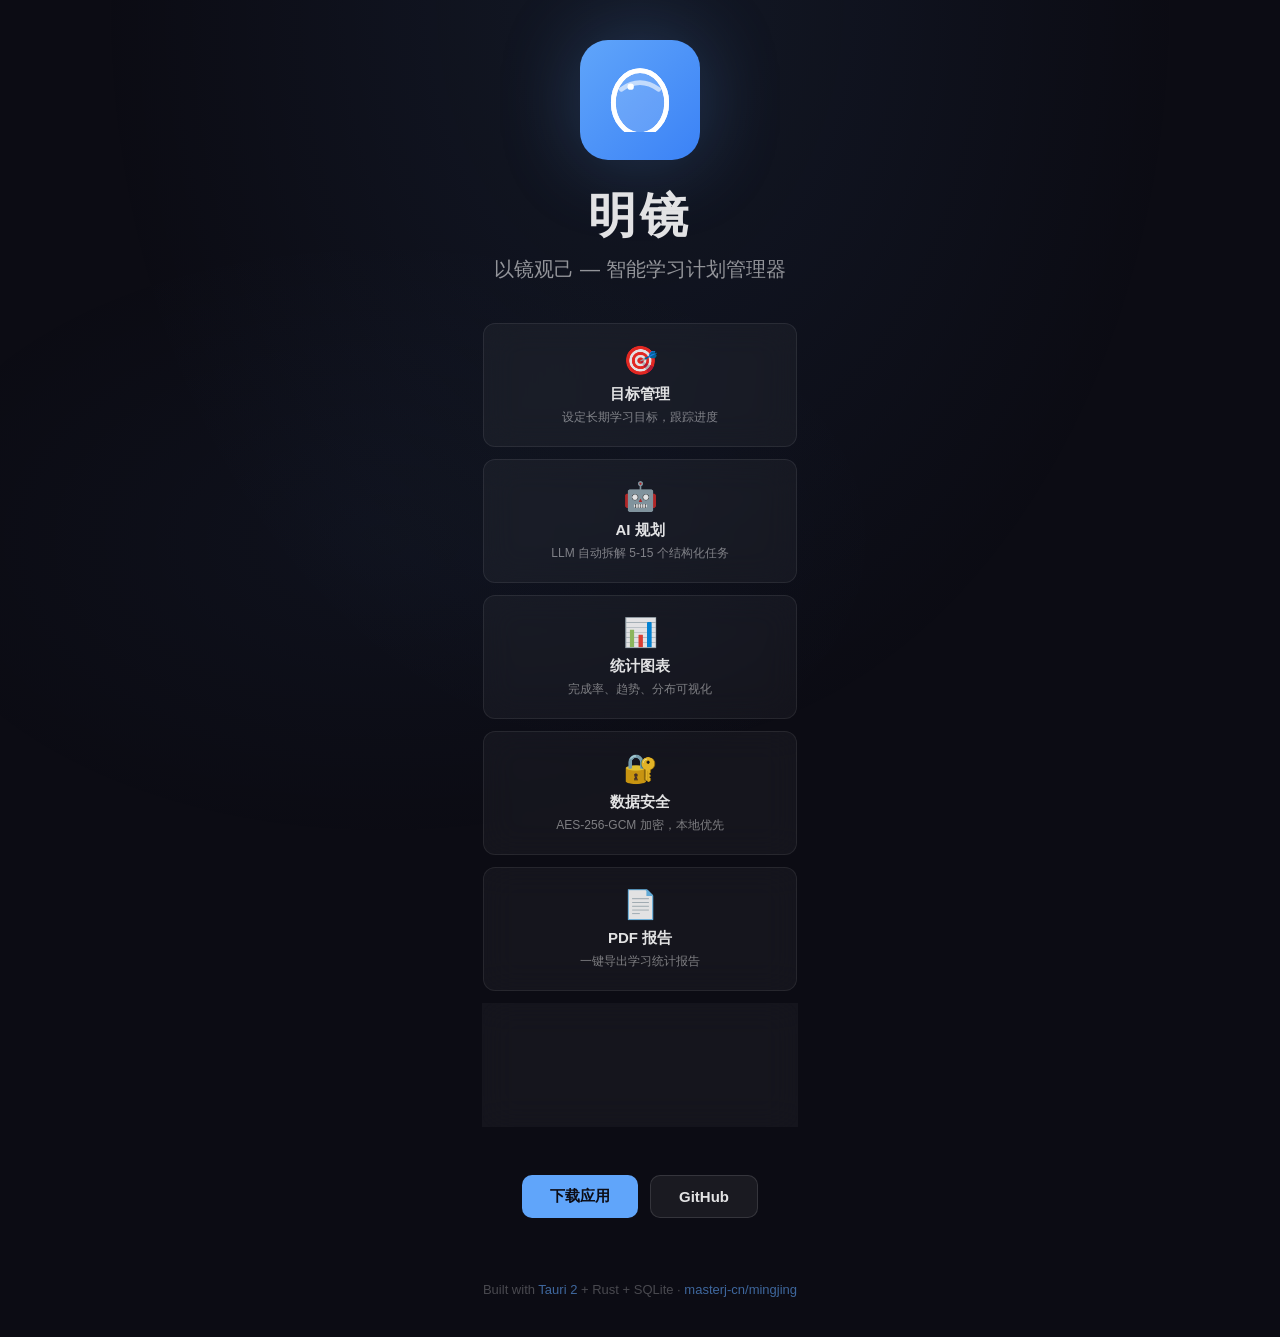
==== docs/index.html @ 12ef4155 "feat: statistics panel + PDF export + GitHub Pages + CI/CD - Backend: get_statistics command with SQ" ====
<!doctype html>
<html lang="zh-CN">
<head>
  <meta charset="UTF-8">
  <meta name="viewport" content="width=device-width,initial-scale=1">
  <title>明镜 · Mingjing</title>
  <style>
    @font-face {
      font-family: 'LXGW';
      src: url('https://raw.githubusercontent.com/masterj-cn/mingjing/main/src/assets/fonts/LXGWWenKaiLite-Regular.ttf') format('truetype');
    }
    * { margin:0; padding:0; box-sizing:border-box; }
    body {
      background: #0c0c14;
      color: rgba(255,255,255,0.88);
      font-family: 'LXGW', -apple-system, sans-serif;
      min-height: 100vh;
      display: flex;
      flex-direction: column;
      align-items: center;
      justify-content: center;
      text-align: center;
      padding: 40px 20px;
    }
    .bg {
      position: fixed; inset: 0; z-index: 0;
      background: radial-gradient(ellipse at 50% 0%, rgba(96,165,250,0.08) 0%, transparent 60%),
                  radial-gradient(ellipse at 30% 60%, rgba(96,165,250,0.04) 0%, transparent 40%);
    }
    .content { position: relative; z-index: 1; max-width: 680px; }
    .logo {
      width: 120px; height: 120px; margin: 0 auto 24px;
      background: linear-gradient(135deg, #60a5fa, #3b82f6);
      border-radius: 28px;
      display: flex; align-items: center; justify-content: center;
      box-shadow: 0 0 80px rgba(96,165,250,0.25);
    }
    .logo svg { width: 64px; height: 64px; }
    h1 { font-size: 48px; font-weight: 700; margin-bottom: 8px; letter-spacing: 4px; }
    .tagline { font-size: 20px; color: rgba(255,255,255,0.55); margin-bottom: 40px; }
    .features {
      display: grid; grid-template-columns: repeat(auto-fit, minmax(180px, 1fr));
      gap: 12px; margin-bottom: 48px;
    }
    .card {
      background: rgba(255,255,255,0.04);
      border: 1px solid rgba(255,255,255,0.08);
      border-radius: 12px;
      padding: 20px 16px;
      backdrop-filter: blur(16px);
      -webkit-backdrop-filter: blur(16px);
    }
    .card .icon { font-size: 28px; margin-bottom: 8px; }
    .card h3 { font-size: 15px; font-weight: 600; margin-bottom: 4px; }
    .card p { font-size: 12px; color: rgba(255,255,255,0.45); line-height: 1.5; }
    .buttons { display: flex; gap: 12px; justify-content: center; flex-wrap: wrap; }
    .btn {
      display: inline-block; padding: 12px 28px; border-radius: 10px;
      text-decoration: none; font-size: 15px; font-weight: 600; transition: all .2s;
    }
    .btn-primary {
      background: #60a5fa; color: #0c0c14;
    }
    .btn-primary:hover { background: #93c5fd; }
    .btn-ghost {
      background: rgba(255,255,255,0.06); color: rgba(255,255,255,0.88);
      border: 1px solid rgba(255,255,255,0.12);
    }
    .btn-ghost:hover { background: rgba(255,255,255,0.1); }
    .footer {
      margin-top: 64px; font-size: 13px; color: rgba(255,255,255,0.25);
    }
    .footer a { color: rgba(96,165,250,0.6); text-decoration: none; }
  </style>
</head>
<body>
  <div class="bg"></div>
  <div class="content">
    <div class="logo">
      <svg viewBox="0 0 24 24" fill="none" stroke="white" stroke-width="1.8" stroke-linecap="round">
        <ellipse cx="12" cy="13" rx="10" ry="12" fill="white" fill-opacity="0.15"/>
        <ellipse cx="12" cy="13" rx="10" ry="12"/>
        <path d="M5 8 Q12 3 19 8" stroke-opacity="0.6"/>
        <circle cx="8.5" cy="7" r="1.2" fill="white" stroke="none"/>
      </svg>
    </div>
    <h1>明镜</h1>
    <p class="tagline">以镜观己 — 智能学习计划管理器</p>

    <div class="features">
      <div class="card">
        <div class="icon">🎯</div>
        <h3>目标管理</h3>
        <p>设定长期学习目标，跟踪进度</p>
      </div>
      <div class="card">
        <div class="icon">🤖</div>
        <h3>AI 规划</h3>
        <p>LLM 自动拆解 5-15 个结构化任务</p>
      </div>
      <div class="card">
        <div class="icon">📊</div>
        <h3>统计图表</h3>
        <p>完成率、趋势、分布可视化</p>
      </div>
      <div class="card">
        <div class="icon">🔐</div>
        <h3>数据安全</h3>
        <p>AES-256-GCM 加密，本地优先</p>
      </div>
      <div class="card">
        <div class="icon">📄</div>
        <h3>PDF 报告</h3>
        <p>一键导出学习统计报告</p>
      </div>
      <div class="card">
        <div class="icon">🖥️</div>
        <h3>跨平台</h3>
        <p>macOS / Windows / Linux</p>
      </div>
    </div>

    <div class="buttons">
      <a class="btn btn-primary" href="https://github.com/masterj-cn/mingjing/releases">下载应用</a>
      <a class="btn btn-ghost" href="https://github.com/masterj-cn/mingjing">GitHub</a>
    </div>

    <div class="footer">
      Built with <a href="https://tauri.app">Tauri 2</a> + Rust + SQLite ·
      <a href="https://github.com/masterj-cn/mingjing">masterj-cn/mingjing</a>
    </div>
  </div>
</body>
</html>
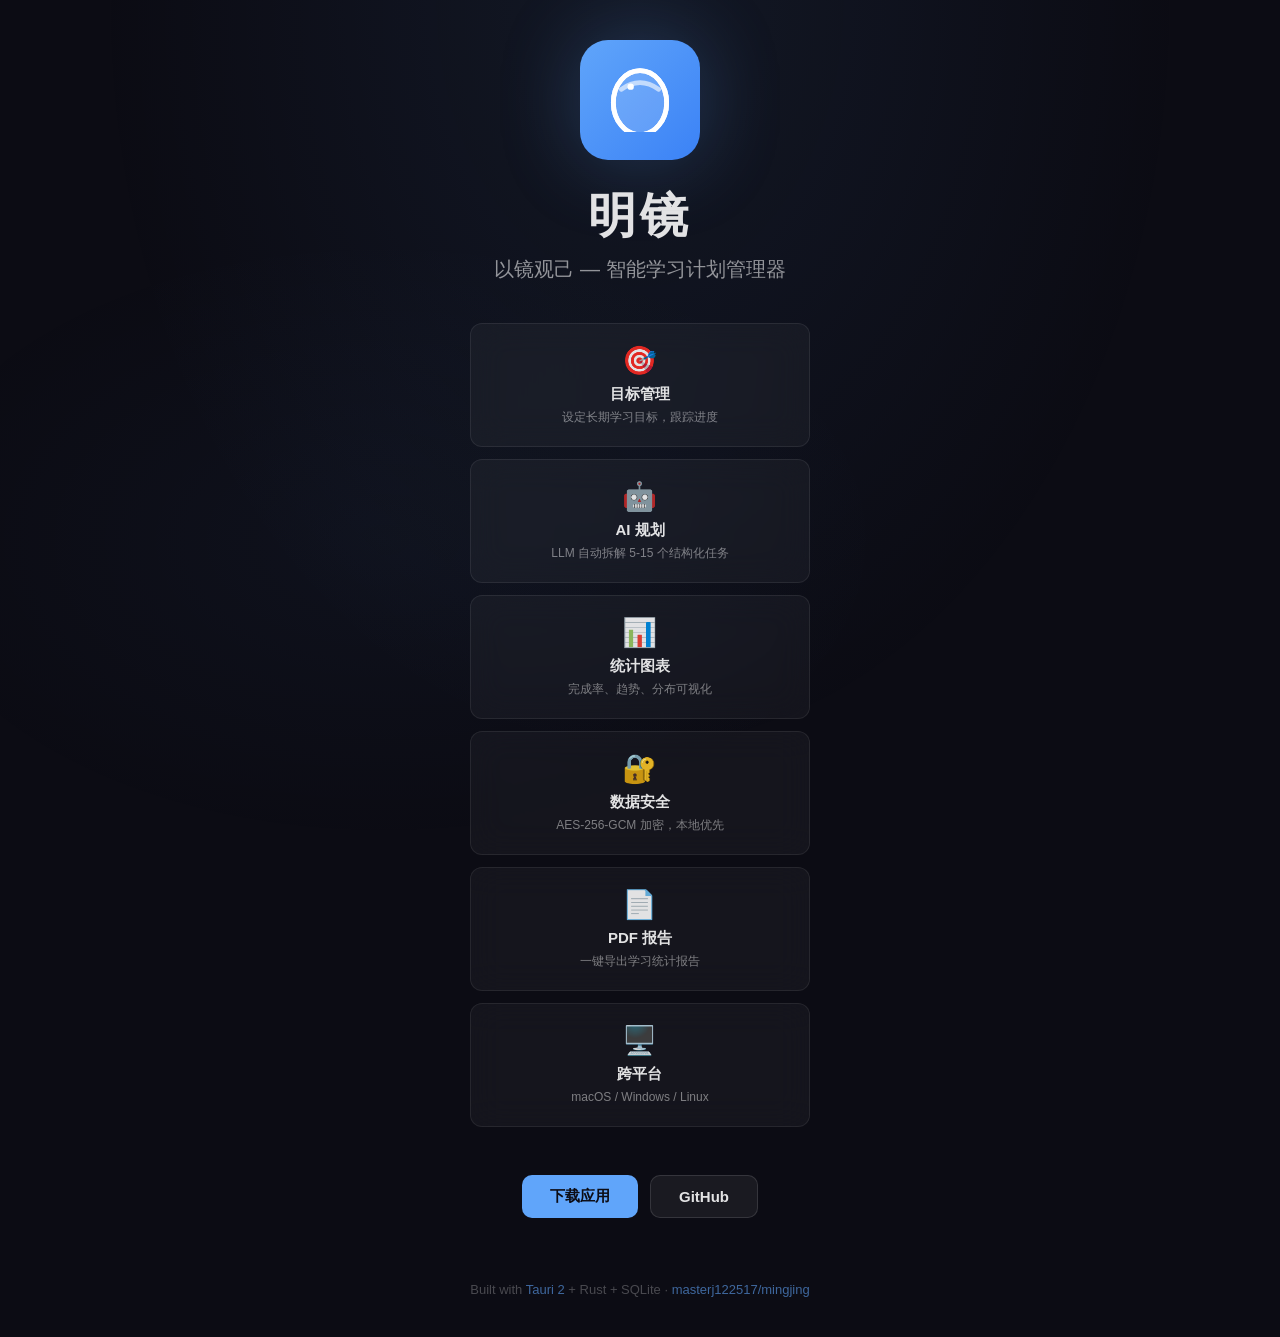
==== commit 4a253b0a: "fix: (docs) fix links error" ====
--- a/docs/index.html
+++ b/docs/index.html
@@ -7,7 +7,7 @@
   <style>
     @font-face {
       font-family: 'LXGW';
-      src: url('https://raw.githubusercontent.com/masterj-cn/mingjing/main/src/assets/fonts/LXGWWenKaiLite-Regular.ttf') format('truetype');
+      src: url('https://raw.githubusercontent.com/masterj122517/mingjing/main/src/assets/fonts/LXGWWenKaiLite-Regular.ttf') format('truetype');
     }
     * { margin:0; padding:0; box-sizing:border-box; }
     body {
@@ -121,14 +121,14 @@
     </div>
 
     <div class="buttons">
-      <a class="btn btn-primary" href="https://github.com/masterj-cn/mingjing/releases">下载应用</a>
-      <a class="btn btn-ghost" href="https://github.com/masterj-cn/mingjing">GitHub</a>
+      <a class="btn btn-primary" href="https://github.com/masterj122517/mingjing/releases">下载应用</a>
+      <a class="btn btn-ghost" href="https://github.com/masterj122517/mingjing">GitHub</a>
     </div>
 
     <div class="footer">
       Built with <a href="https://tauri.app">Tauri 2</a> + Rust + SQLite ·
-      <a href="https://github.com/masterj-cn/mingjing">masterj-cn/mingjing</a>
+      <a href="https://github.com/masterj122517/mingjing">masterj122517/mingjing</a>
     </div>
   </div>
 </body>
-</html>+</html>
